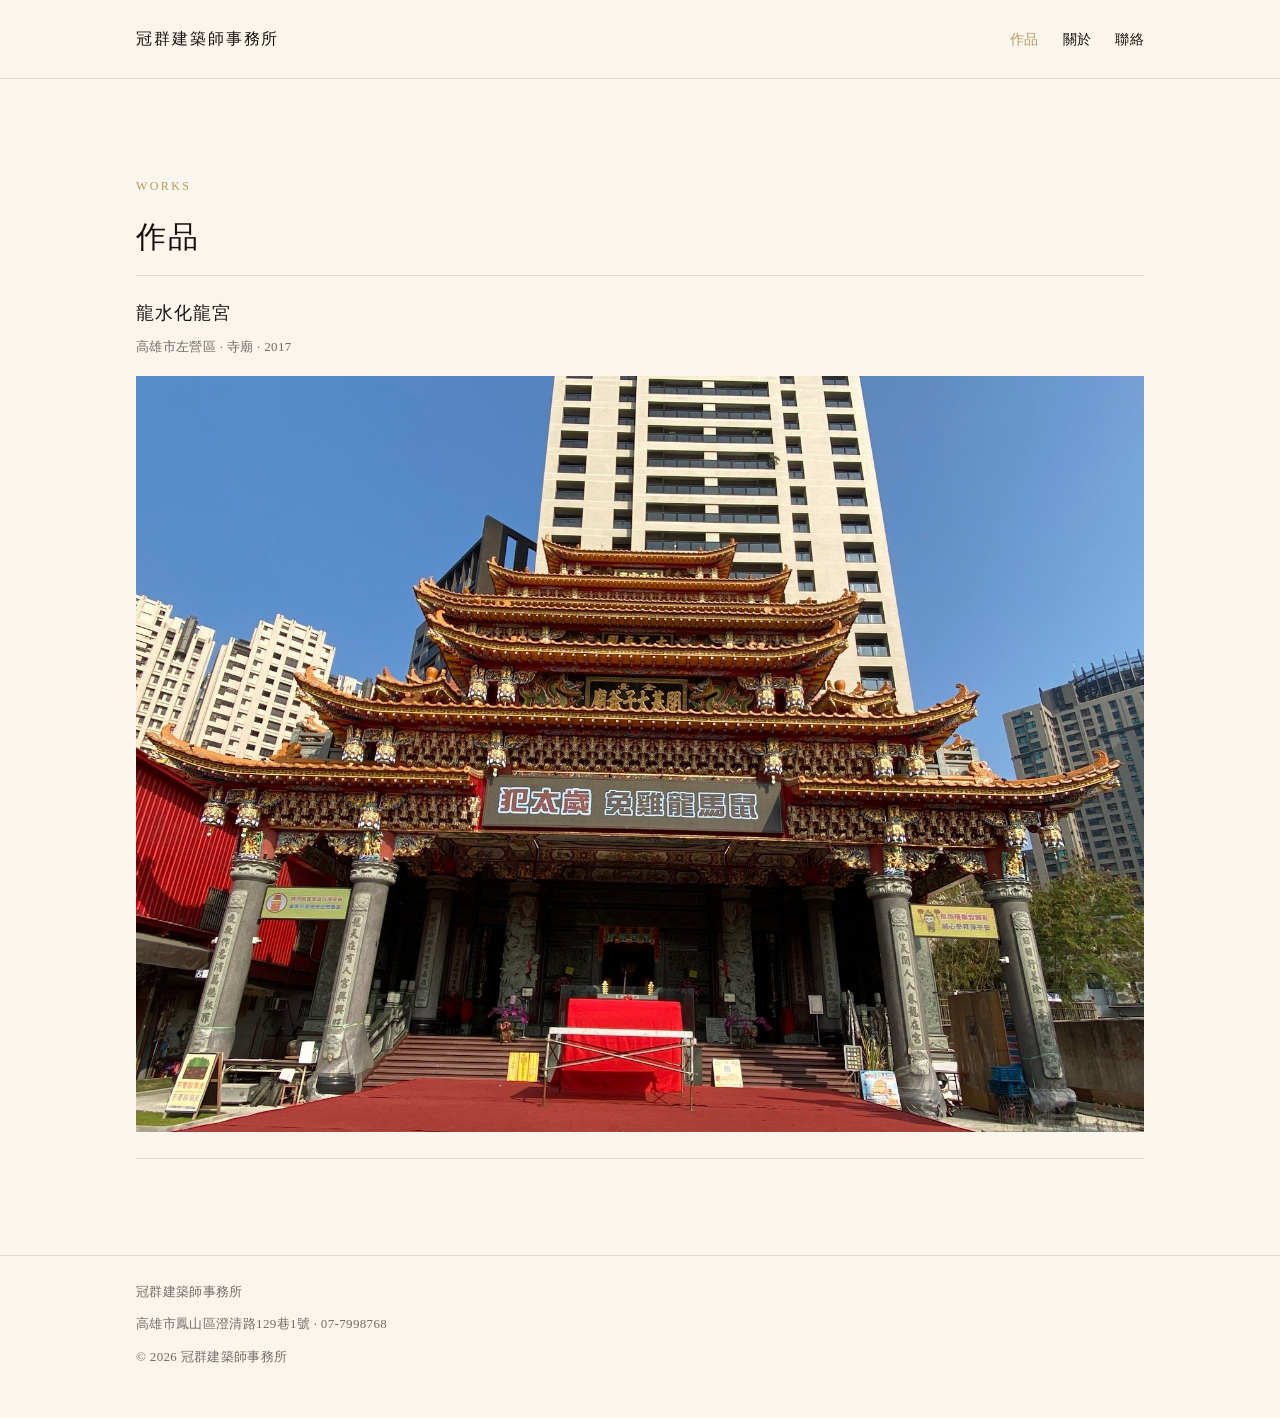
==== works/index.html @ bc32d8e6 "Add files via upload" ====
<!DOCTYPE html>
<html lang="zh-Hant">
<head>
<meta charset="utf-8">
<meta name="viewport" content="width=device-width, initial-scale=1">
<title>作品｜冠群建築師事務所</title>
<meta name="description" content="待補">
<link rel="stylesheet" href="../assets/css/style.css">
</head>
<body>

<header class="site-header">
  <div class="wrap">
    <p class="site-title"><a href="../index.html">冠群建築師事務所</a></p>
    <nav class="site-nav" aria-label="主選單">
      <ul>
        <li><a href="index.html">作品</a></li>
        <li><a href="../about.html">關於</a></li>
        <li><a href="../contact.html">聯絡</a></li>
      </ul>
    </nav>
  </div>
</header>

<main>
  <section class="section">
    <div class="wrap">
      <p class="label">Works</p>
      <h1>作品</h1>

      <!-- 新增案子：複製下面整個 <li class="work-item">，改成新案子的內容。
           連結寫成 資料夾名稱/index.html，資料夾名稱用英文小寫。 -->
      <ul class="work-list">
        <li class="work-item">
          <a href="h88-temple/index.html">
            <h2>龍水化龍宮</h2>
            <p class="work-meta">高雄市左營區 · 寺廟 · 2017</p>
            <img class="work-thumb" src="../assets/img/h88-temple-01.jpg"
                 alt="龍水化龍宮正面外觀，三重簷歇山式屋頂與彩繪斗栱">
          </a>
        </li>
      </ul>

    </div>
  </section>
</main>

<footer class="site-footer">
  <div class="wrap">
    <p>冠群建築師事務所</p>
    <p>高雄市鳳山區澄清路129巷1號 · 07-7998768</p>
    <p>&copy; 2026 冠群建築師事務所</p>
  </div>
</footer>

<script src="../assets/js/main.js"></script>
</body>
</html>
---- assets/css/style.css ----
/* 冠群建築師事務所 — 共用樣式
   規則見 AGENTS.md：留白優先，不加陰影與漸層。手機 375px 優先。 */

:root {
  --color-ink: #1A0E0A;   /* 主色 */
  --color-gold: #B8985F;  /* 輔色 */
  --color-paper: #FAF6EE; /* 底色 */

  --font-serif: "Noto Serif TC", "Avenir", "Songti TC", serif;

  --space-1: 0.5rem;
  --space-2: 1rem;
  --space-3: 1.5rem;
  --space-4: 2.5rem;
  --space-5: 4rem;
  --space-6: 6rem;

  --measure: 34rem;
  --page-max: 68rem;
}

/* --- 基礎 --- */

*,
*::before,
*::after {
  box-sizing: border-box;
}

html {
  -webkit-text-size-adjust: 100%;
}

body {
  margin: 0;
  background-color: var(--color-paper);
  color: var(--color-ink);
  font-family: var(--font-serif);
  font-size: 1rem;
  line-height: 1.9;
  letter-spacing: 0.02em;
}

img {
  display: block;
  max-width: 100%;
  height: auto;
}

a {
  color: var(--color-ink);
  text-decoration: none;
  border-bottom: 1px solid var(--color-gold);
  padding-bottom: 0.1em;
}

a:hover,
a:focus {
  color: var(--color-gold);
}

h1, h2, h3 {
  font-weight: 500;
  line-height: 1.5;
  margin: 0 0 var(--space-2);
}

h1 { font-size: 1.5rem; letter-spacing: 0.06em; }
h2 { font-size: 1.125rem; letter-spacing: 0.06em; }
h3 { font-size: 1rem; }

p {
  margin: 0 0 var(--space-2);
  max-width: var(--measure);
}

/* --- 版面 --- */

.wrap {
  width: 100%;
  max-width: var(--page-max);
  margin: 0 auto;
  padding: 0 var(--space-2);
}

.section {
  padding: var(--space-5) 0;
}

.label {
  font-size: 0.75rem;
  letter-spacing: 0.2em;
  color: var(--color-gold);
  text-transform: uppercase;
  margin: 0 0 var(--space-2);
}

.pending {
  color: var(--color-gold);
}

/* --- 頁首 --- */

.site-header {
  padding: var(--space-3) 0;
  border-bottom: 1px solid rgba(26, 14, 10, 0.12);
}

.site-header .wrap {
  display: flex;
  flex-direction: column;
  gap: var(--space-2);
}

.site-title {
  font-size: 1rem;
  letter-spacing: 0.12em;
  margin: 0;
}

.site-title a {
  border-bottom: none;
}

.site-nav ul {
  list-style: none;
  display: flex;
  flex-wrap: wrap;
  gap: var(--space-3);
  margin: 0;
  padding: 0;
  font-size: 0.875rem;
}

.site-nav a {
  border-bottom: none;
}

.site-nav a[aria-current="page"] {
  color: var(--color-gold);
}

/* --- 首頁主視覺 --- */

.hero {
  padding: var(--space-5) 0 var(--space-4);
}

.hero h1 {
  font-size: 1.75rem;
  line-height: 1.7;
  max-width: var(--measure);
}

.hero .lede {
  color: rgba(26, 14, 10, 0.75);
}

/* --- 作品列表 --- */

.work-list {
  list-style: none;
  margin: 0;
  padding: 0;
}

.work-item {
  border-top: 1px solid rgba(26, 14, 10, 0.12);
  padding: var(--space-3) 0;
}

.work-item:last-child {
  border-bottom: 1px solid rgba(26, 14, 10, 0.12);
}

.work-item a {
  border-bottom: none;
  display: block;
}

.work-item h2 {
  margin-bottom: var(--space-1);
}

.work-meta {
  font-size: 0.8125rem;
  color: rgba(26, 14, 10, 0.6);
  margin: 0;
}

.work-thumb {
  margin-top: var(--space-2);
}

/* --- 作品內頁 --- */

.work-facts {
  margin: var(--space-3) 0 var(--space-4);
  border-top: 1px solid rgba(26, 14, 10, 0.12);
}

.work-facts div {
  display: flex;
  gap: var(--space-2);
  padding: var(--space-1) 0;
  border-bottom: 1px solid rgba(26, 14, 10, 0.12);
  font-size: 0.875rem;
}

.work-facts dt {
  flex: 0 0 5.5rem;
  margin: 0;
  color: rgba(26, 14, 10, 0.6);
}

.work-facts dd {
  margin: 0;
}

.work-figures figure {
  margin: 0 0 var(--space-3);
}

.work-figures figcaption {
  font-size: 0.8125rem;
  color: rgba(26, 14, 10, 0.6);
  margin-top: var(--space-1);
}

.img-placeholder {
  border: 1px solid rgba(26, 14, 10, 0.2);
  padding: var(--space-4) var(--space-2);
  text-align: center;
  font-size: 0.8125rem;
  color: var(--color-gold);
}

/* --- 聯絡 --- */

.contact-list {
  list-style: none;
  margin: 0;
  padding: 0;
}

.contact-list li {
  padding: var(--space-1) 0;
  border-bottom: 1px solid rgba(26, 14, 10, 0.12);
  font-size: 0.9375rem;
}

.contact-list span {
  display: inline-block;
  min-width: 5.5rem;
  color: rgba(26, 14, 10, 0.6);
}

/* --- 頁尾 --- */

.site-footer {
  border-top: 1px solid rgba(26, 14, 10, 0.12);
  padding: var(--space-3) 0 var(--space-4);
  font-size: 0.8125rem;
  color: rgba(26, 14, 10, 0.6);
}

.site-footer p {
  margin: 0 0 var(--space-1);
}

/* --- 桌機（次要） --- */

@media (min-width: 48rem) {
  body {
    font-size: 1.0625rem;
  }

  .wrap {
    padding: 0 var(--space-4);
  }

  .section {
    padding: var(--space-6) 0;
  }

  h1 { font-size: 1.875rem; }
  .hero h1 { font-size: 2.25rem; }

  .site-header .wrap {
    flex-direction: row;
    align-items: baseline;
    justify-content: space-between;
  }

  .work-facts {
    max-width: var(--measure);
  }
}
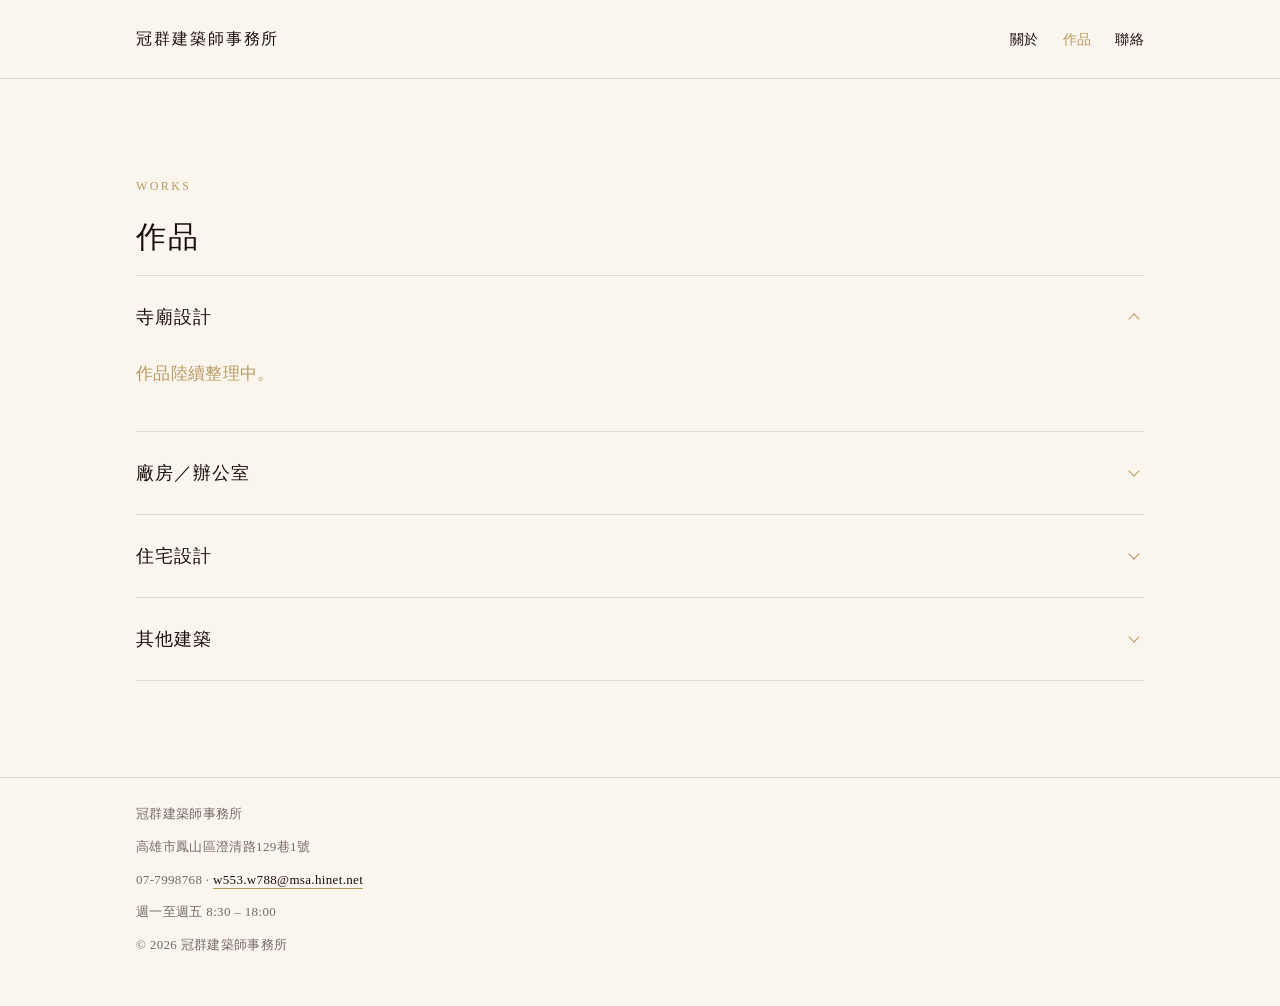
==== commit cb5f956a: "Add files via upload" ====
--- a/works/index.html
+++ b/works/index.html
@@ -4,7 +4,8 @@
 <meta charset="utf-8">
 <meta name="viewport" content="width=device-width, initial-scale=1">
 <title>作品｜冠群建築師事務所</title>
-<meta name="description" content="待補">
+<meta name="description" content="冠群建築師事務所作品案例，分為寺廟設計、廠房與辦公室、住宅設計、其他建築四個類別。">
+<link rel="canonical" href="https://guanqun3168-arch.github.io/works/">
 <link rel="stylesheet" href="../assets/css/style.css">
 </head>
 <body>
@@ -14,8 +15,8 @@
     <p class="site-title"><a href="../index.html">冠群建築師事務所</a></p>
     <nav class="site-nav" aria-label="主選單">
       <ul>
+        <li><a href="../about.html">關於</a></li>
         <li><a href="index.html">作品</a></li>
-        <li><a href="../about.html">關於</a></li>
         <li><a href="../contact.html">聯絡</a></li>
       </ul>
     </nav>
@@ -28,18 +29,29 @@
       <p class="label">Works</p>
       <h1>作品</h1>
 
-      <!-- 新增案子：複製下面整個 <li class="work-item">，改成新案子的內容。
-           連結寫成 資料夾名稱/index.html，資料夾名稱用英文小寫。 -->
-      <ul class="work-list">
-        <li class="work-item">
-          <a href="h88-temple/index.html">
-            <h2>龍水化龍宮</h2>
-            <p class="work-meta">高雄市左營區 · 寺廟 · 2017</p>
-            <img class="work-thumb" src="../assets/img/h88-temple-01.jpg"
-                 alt="龍水化龍宮正面外觀，三重簷歇山式屋頂與彩繪斗栱">
-          </a>
-        </li>
-      </ul>
+      <!-- 每個類別是一個 <details>，點標題就能展開收起，不需要 JavaScript。
+           加 open 屬性代表預設展開。
+           新增案子：複製一個 <li class="work-item">，放進對應類別的 <ul> 裡。 -->
+
+      <details class="cat" open>
+        <summary>寺廟設計</summary>
+        <p class="pending cat-empty">作品陸續整理中。</p>
+      </details>
+
+      <details class="cat">
+        <summary>廠房／辦公室</summary>
+        <p class="pending cat-empty">作品陸續整理中。</p>
+      </details>
+
+      <details class="cat">
+        <summary>住宅設計</summary>
+        <p class="pending cat-empty">作品陸續整理中。</p>
+      </details>
+
+      <details class="cat">
+        <summary>其他建築</summary>
+        <p class="pending cat-empty">作品陸續整理中。</p>
+      </details>
 
     </div>
   </section>
@@ -48,7 +60,9 @@
 <footer class="site-footer">
   <div class="wrap">
     <p>冠群建築師事務所</p>
-    <p>高雄市鳳山區澄清路129巷1號 · 07-7998768</p>
+    <p>高雄市鳳山區澄清路129巷1號</p>
+    <p>07-7998768 · <a href="mailto:w553.w788@msa.hinet.net">w553.w788@msa.hinet.net</a></p>
+    <p>週一至週五 8:30 – 18:00</p>
     <p>&copy; 2026 冠群建築師事務所</p>
   </div>
 </footer>
--- a/assets/css/style.css
+++ b/assets/css/style.css
@@ -140,27 +140,60 @@
   color: var(--color-gold);
 }
 
-/* --- 首頁主視覺 --- */
-
-.hero {
-  padding: var(--space-5) 0 var(--space-4);
-}
-
-.hero h1 {
+/* --- 首頁封面 --- */
+
+.cover {
+  position: relative;
+  width: 100%;
+  min-height: 26rem;
+  display: flex;
+  align-items: flex-end;
+  overflow: hidden;
+}
+
+.cover-img {
+  position: absolute;
+  inset: 0;
+  width: 100%;
+  height: 100%;
+  object-fit: cover;
+}
+
+/* 純色半透明遮罩，不使用漸層。目的是讓疊在圖上的文字讀得清楚。 */
+.cover-veil {
+  position: absolute;
+  inset: 0;
+  background-color: rgba(26, 14, 10, 0.5);
+}
+
+.cover-inner {
+  position: relative;
+  width: 100%;
+  padding: var(--space-4) 0;
+}
+
+.cover h1 {
+  color: var(--color-paper);
   font-size: 1.75rem;
-  line-height: 1.7;
+  line-height: 1.6;
   max-width: var(--measure);
 }
 
-.hero .lede {
-  color: rgba(26, 14, 10, 0.75);
+.cover .lede {
+  color: rgba(250, 246, 238, 0.88);
+  margin: 0;
+  max-width: var(--measure);
+}
+
+.cover + .section {
+  padding-top: var(--space-4);
 }
 
 /* --- 作品列表 --- */
 
 .work-list {
   list-style: none;
-  margin: 0;
+  margin: 0 0 var(--space-4);
   padding: 0;
 }
 
@@ -178,14 +211,81 @@
   display: block;
 }
 
-.work-item h2 {
+.work-item h3 {
   margin-bottom: var(--space-1);
+  font-size: 1.0625rem;
+  letter-spacing: 0.04em;
 }
 
 .work-meta {
   font-size: 0.8125rem;
   color: rgba(26, 14, 10, 0.6);
   margin: 0;
+}
+
+/* --- 作品類別（可展開收起） --- */
+
+.cat {
+  border-top: 1px solid rgba(26, 14, 10, 0.12);
+}
+
+.cat:last-of-type {
+  border-bottom: 1px solid rgba(26, 14, 10, 0.12);
+}
+
+.cat > summary {
+  list-style: none;
+  cursor: pointer;
+  padding: var(--space-3) 2rem var(--space-3) 0;
+  position: relative;
+  font-size: 1.125rem;
+  letter-spacing: 0.06em;
+}
+
+.cat > summary::-webkit-details-marker {
+  display: none;
+}
+
+/* 箭頭：用邊框畫一個 V 形，不引入圖示套件 */
+.cat > summary::after {
+  content: "";
+  position: absolute;
+  right: 0.375rem;
+  top: 50%;
+  width: 0.5rem;
+  height: 0.5rem;
+  margin-top: -0.375rem;
+  border-right: 1px solid var(--color-gold);
+  border-bottom: 1px solid var(--color-gold);
+  transform: rotate(45deg);
+  transition: transform 0.2s;
+}
+
+.cat[open] > summary::after {
+  transform: rotate(-135deg);
+  margin-top: -0.125rem;
+}
+
+.cat > summary:hover,
+.cat > summary:focus-visible {
+  color: var(--color-gold);
+}
+
+.cat .work-list {
+  margin-bottom: var(--space-2);
+}
+
+.cat .work-item:first-child {
+  border-top: none;
+  padding-top: 0;
+}
+
+.cat .work-item:last-child {
+  border-bottom: none;
+}
+
+.cat-empty {
+  padding-bottom: var(--space-3);
 }
 
 .work-thumb {
@@ -239,20 +339,47 @@
 
 .contact-list {
   list-style: none;
-  margin: 0;
+  margin: 0 0 var(--space-4);
   padding: 0;
+  max-width: var(--measure);
+}
+
+main h2 {
+  margin-top: var(--space-4);
+}
+
+main h2:first-of-type {
+  margin-top: 0;
 }
 
 .contact-list li {
-  padding: var(--space-1) 0;
+  padding: var(--space-2) 0;
   border-bottom: 1px solid rgba(26, 14, 10, 0.12);
   font-size: 0.9375rem;
+  line-height: 1.7;
+}
+
+.contact-list li:first-child {
+  border-top: 1px solid rgba(26, 14, 10, 0.12);
 }
 
 .contact-list span {
   display: inline-block;
-  min-width: 5.5rem;
+  min-width: 6rem;
   color: rgba(26, 14, 10, 0.6);
+}
+
+.map-embed {
+  max-width: var(--measure);
+  margin: 0 0 var(--space-2);
+  border: 1px solid rgba(26, 14, 10, 0.12);
+}
+
+.map-embed iframe {
+  display: block;
+  width: 100%;
+  height: 320px;
+  border: 0;
 }
 
 /* --- 頁尾 --- */
@@ -284,7 +411,16 @@
   }
 
   h1 { font-size: 1.875rem; }
-  .hero h1 { font-size: 2.25rem; }
+
+  .cover {
+    min-height: 34rem;
+  }
+
+  .cover h1 { font-size: 2.5rem; }
+
+  .cover-inner {
+    padding: var(--space-5) 0;
+  }
 
   .site-header .wrap {
     flex-direction: row;
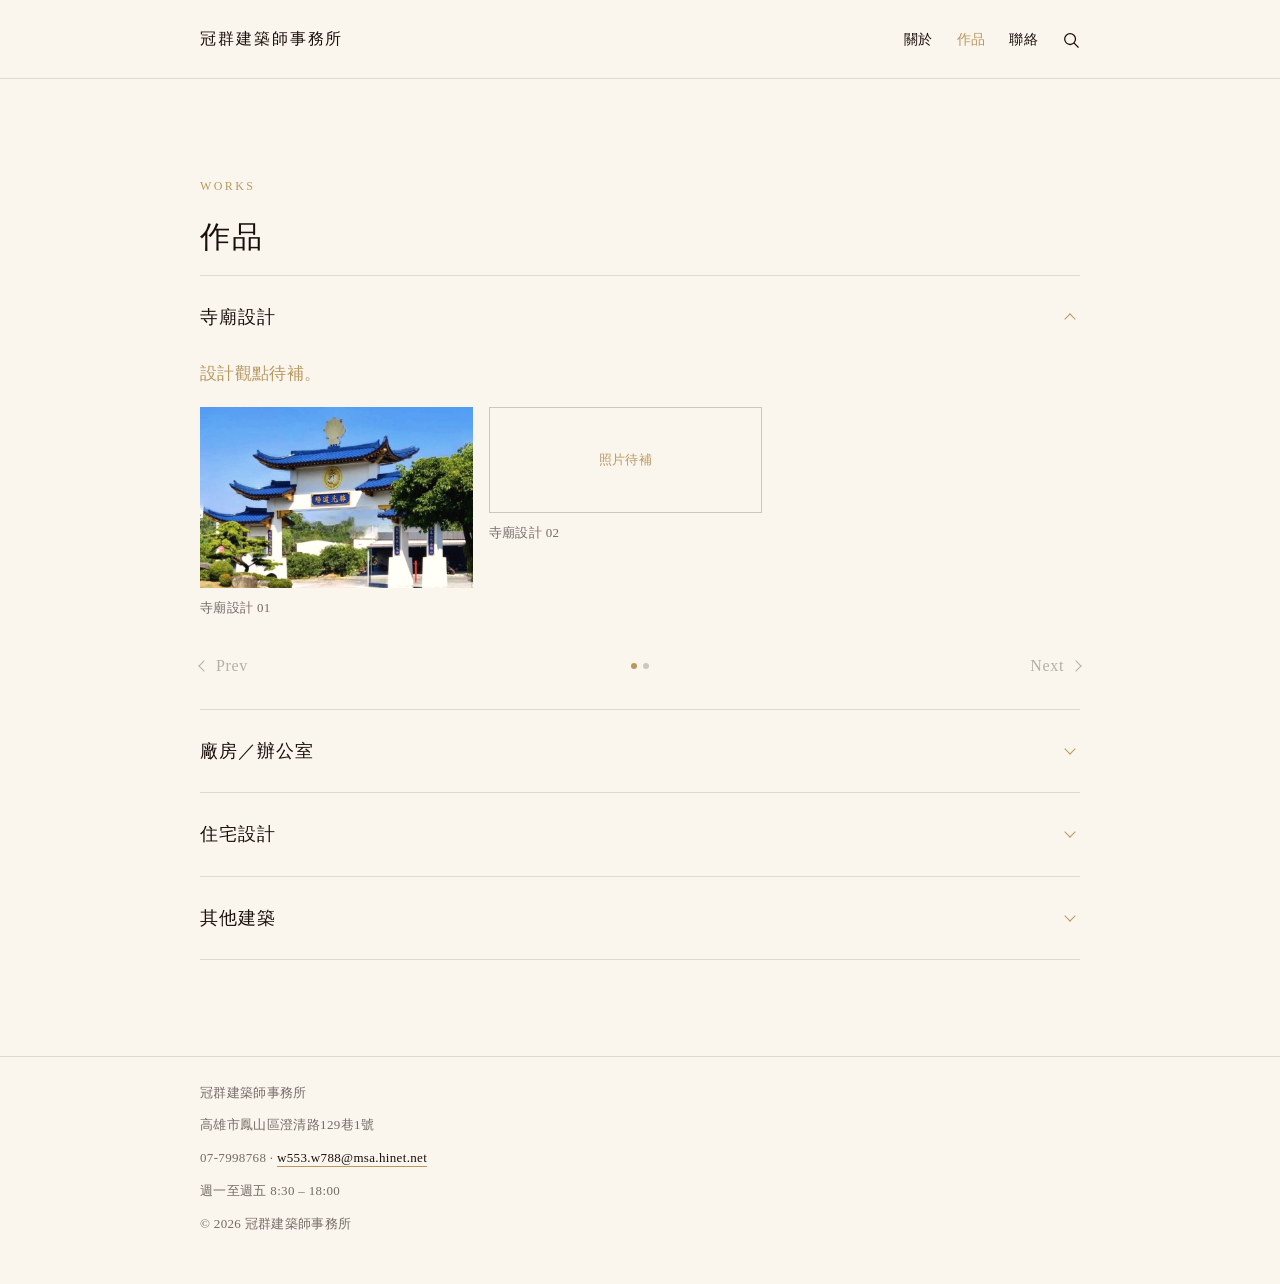
==== commit 9665038e: "Add files via upload" ====
--- a/works/index.html
+++ b/works/index.html
@@ -4,7 +4,7 @@
 <meta charset="utf-8">
 <meta name="viewport" content="width=device-width, initial-scale=1">
 <title>作品｜冠群建築師事務所</title>
-<meta name="description" content="冠群建築師事務所作品案例，分為寺廟設計、廠房與辦公室、住宅設計、其他建築四個類別。">
+<meta name="description" content="冠群建築師事務所作品，分為寺廟設計、廠房與辦公室、住宅設計、其他建築四個類別。">
 <link rel="canonical" href="https://guanqun3168-arch.github.io/works/">
 <link rel="stylesheet" href="../assets/css/style.css">
 </head>
@@ -16,12 +16,21 @@
     <nav class="site-nav" aria-label="主選單">
       <ul>
         <li><a href="../about.html">關於</a></li>
-        <li><a href="index.html">作品</a></li>
+        <li><a href="../works/index.html">作品</a></li>
         <li><a href="../contact.html">聯絡</a></li>
+        <li><button class="search-toggle" type="button" aria-expanded="false" aria-controls="search-panel" aria-label="搜尋" hidden><svg viewBox="0 0 20 20" aria-hidden="true" focusable="false"><circle cx="9" cy="9" r="6"></circle><line x1="13.5" y1="13.5" x2="18" y2="18"></line></svg></button></li>
       </ul>
     </nav>
   </div>
 </header>
+
+<div class="search-panel" id="search-panel" data-depth="../" hidden>
+  <div class="wrap">
+    <input type="search" placeholder="搜尋網站內容" aria-label="搜尋網站內容">
+    <p class="search-note"></p>
+    <ul class="search-results"></ul>
+  </div>
+</div>
 
 <main>
   <section class="section">
@@ -29,28 +38,66 @@
       <p class="label">Works</p>
       <h1>作品</h1>
 
-      <!-- 每個類別是一個 <details>，點標題就能展開收起，不需要 JavaScript。
-           加 open 屬性代表預設展開。
-           新增案子：複製一個 <li class="work-item">，放進對應類別的 <ul> 裡。 -->
+      <!-- 每個類別 = 設計觀點 + 案例橫向列。點案例進入個案頁。
+           新增案例：在對應類別的 <ul class="rail-track"> 裡複製一個 <li>，
+           並在 works/ 底下建同名資料夾，複製一份個案頁改內容。
+           案名一律不顯示，標題用「類別 + 流水號」。 -->
 
       <details class="cat" open>
         <summary>寺廟設計</summary>
-        <p class="pending cat-empty">作品陸續整理中。</p>
+        <div class="cat-body">
+          <p class="pending">設計觀點待補。</p>
+
+          <div class="rail">
+            <ul class="rail-track">
+              <li>
+                <a href="temple-01/index.html">
+                  <figure>
+                    <img src="../assets/img/cover.jpg" alt="廟宇山門，三重簷藍瓦屋頂，前方為松樹與草坪">
+                    <figcaption>寺廟設計 01</figcaption>
+                  </figure>
+                </a>
+              </li>
+              <li>
+                <a href="temple-02/index.html">
+                  <figure>
+                    <div class="img-placeholder">照片待補</div>
+                    <figcaption>寺廟設計 02</figcaption>
+                  </figure>
+                </a>
+              </li>
+            </ul>
+            <div class="rail-ctrl">
+            <button type="button" class="rail-prev" data-rail="prev">Prev</button>
+            <div class="rail-dots" aria-hidden="true"></div>
+            <button type="button" class="rail-next" data-rail="next">Next</button>
+          </div>
+          </div>
+        </div>
       </details>
 
       <details class="cat">
         <summary>廠房／辦公室</summary>
-        <p class="pending cat-empty">作品陸續整理中。</p>
+        <div class="cat-body">
+          <p class="pending">設計觀點待補。</p>
+          <p class="pending">案例陸續整理中。</p>
+        </div>
       </details>
 
       <details class="cat">
         <summary>住宅設計</summary>
-        <p class="pending cat-empty">作品陸續整理中。</p>
+        <div class="cat-body">
+          <p class="pending">設計觀點待補。</p>
+          <p class="pending">案例陸續整理中。</p>
+        </div>
       </details>
 
       <details class="cat">
         <summary>其他建築</summary>
-        <p class="pending cat-empty">作品陸續整理中。</p>
+        <div class="cat-body">
+          <p class="pending">設計觀點待補。</p>
+          <p class="pending">案例陸續整理中。</p>
+        </div>
       </details>
 
     </div>
@@ -67,6 +114,7 @@
   </div>
 </footer>
 
+<script src="../assets/js/search-index.js"></script>
 <script src="../assets/js/main.js"></script>
 </body>
 </html>
--- a/assets/css/style.css
+++ b/assets/css/style.css
@@ -16,7 +16,7 @@
   --space-6: 6rem;
 
   --measure: 34rem;
-  --page-max: 68rem;
+  --page-max: 60rem;
 }
 
 /* --- 基礎 --- */
@@ -126,6 +126,7 @@
   list-style: none;
   display: flex;
   flex-wrap: wrap;
+  align-items: center;
   gap: var(--space-3);
   margin: 0;
   padding: 0;
@@ -271,21 +272,286 @@
   color: var(--color-gold);
 }
 
-.cat .work-list {
-  margin-bottom: var(--space-2);
-}
-
-.cat .work-item:first-child {
-  border-top: none;
-  padding-top: 0;
-}
-
-.cat .work-item:last-child {
-  border-bottom: none;
+.cat-body {
+  padding-bottom: var(--space-3);
+}
+
+.cat-body p {
+  max-width: var(--measure);
 }
 
 .cat-empty {
   padding-bottom: var(--space-3);
+}
+
+/* --- 橫向輪播（作品類別內的案例列、個案頁的照片列） --- */
+
+.rail {
+  position: relative;
+}
+
+.rail-track {
+  display: flex;
+  gap: var(--space-2);
+  overflow-x: auto;
+  scroll-snap-type: x mandatory;
+  scroll-behavior: smooth;
+  list-style: none;
+  margin: 0;
+  padding: 0 0 var(--space-2);
+  -webkit-overflow-scrolling: touch;
+  scrollbar-width: none;
+}
+
+.rail-track::-webkit-scrollbar {
+  display: none;
+}
+
+.rail-track > li {
+  flex: 0 0 78%;
+  scroll-snap-align: start;
+}
+
+@media (min-width: 40rem) {
+  .rail-track > li {
+    flex-basis: 46%;
+  }
+}
+
+@media (min-width: 60rem) {
+  .rail-track > li {
+    flex-basis: 31%;
+  }
+}
+
+.rail-track figure {
+  margin: 0;
+}
+
+.rail-track img {
+  width: 100%;
+  display: block;
+}
+
+.rail-track figcaption {
+  font-size: 0.8125rem;
+  color: rgba(26, 14, 10, 0.6);
+  margin-top: var(--space-1);
+}
+
+.rail-track a {
+  border-bottom: none;
+  display: block;
+}
+
+/* 控制列 */
+
+/* 左：Prev / Next　中：進度圓點　右：留空，讓圓點落在正中央 */
+.rail-ctrl {
+  display: grid;
+  grid-template-columns: 1fr auto 1fr;
+  align-items: center;
+  margin-top: var(--space-1);
+  font-size: 0.875rem;
+}
+
+.rail-prev { justify-self: start; }
+.rail-next { justify-self: end; }
+
+.rail-ctrl button {
+  font: inherit;
+  font-family: var(--font-serif);
+  font-size: 1rem;
+  color: var(--color-ink);
+  background: none;
+  border: none;
+  padding: 0.25rem 0;
+  cursor: pointer;
+  letter-spacing: 0.04em;
+  display: inline-flex;
+  align-items: center;
+  gap: 0.5rem;
+}
+
+/* 箭頭用邊框畫成 V 形，不引入圖示套件 */
+.rail-ctrl button::before,
+.rail-ctrl button::after {
+  content: "";
+  width: 0.5rem;
+  height: 0.5rem;
+  border-top: 1px solid currentColor;
+  border-right: 1px solid currentColor;
+  flex: none;
+}
+
+.rail-prev::before {
+  transform: rotate(-135deg);
+}
+
+.rail-prev::after,
+.rail-next::before {
+  display: none;
+}
+
+.rail-next::after {
+  transform: rotate(45deg);
+}
+
+.rail-ctrl button:hover:not(:disabled) {
+  color: var(--color-gold);
+}
+
+.rail-ctrl button:disabled {
+  opacity: 0.3;
+  cursor: default;
+}
+
+.rail-dots {
+  display: flex;
+  gap: 0.375rem;
+  justify-self: center;
+}
+
+.rail-dots span {
+  width: 0.375rem;
+  height: 0.375rem;
+  border-radius: 50%;
+  background: rgba(26, 14, 10, 0.2);
+}
+
+.rail-dots span[data-on] {
+  background: var(--color-gold);
+}
+
+/* --- 個案頁 --- */
+
+.case-hero {
+  margin: 0 0 var(--space-4);
+}
+
+.case-hero img {
+  width: 100%;
+  display: block;
+}
+
+.case-text {
+  margin-bottom: var(--space-5);
+}
+
+/* --- 相關內容 --- */
+
+.related {
+  border-top: 1px solid rgba(26, 14, 10, 0.12);
+  padding-top: var(--space-3);
+  margin-top: var(--space-5);
+}
+
+.related-grid {
+  list-style: none;
+  margin: var(--space-3) 0 0;
+  padding: 0;
+  display: grid;
+  grid-template-columns: 1fr;
+  gap: var(--space-3);
+}
+
+@media (min-width: 34rem) {
+  .related-grid {
+    grid-template-columns: 1fr 1fr;
+  }
+}
+
+.related-grid a {
+  border-bottom: none;
+  display: block;
+}
+
+.related-grid img {
+  width: 100%;
+  display: block;
+}
+
+.related-grid p {
+  margin: var(--space-1) 0 0;
+  font-size: 0.9375rem;
+}
+
+.related-grid .tag {
+  font-size: 0.75rem;
+  letter-spacing: 0.1em;
+  color: var(--color-gold);
+  margin: 0;
+}
+
+/* --- 站內搜尋 --- */
+
+.search-toggle {
+  background: none;
+  border: none;
+  color: var(--color-ink);
+  cursor: pointer;
+  padding: 0;
+  display: block;
+  line-height: 0;
+}
+
+.search-toggle svg {
+  width: 1.125rem;
+  height: 1.125rem;
+  fill: none;
+  stroke: currentColor;
+  stroke-width: 1.4;
+  stroke-linecap: round;
+  vertical-align: middle;
+}
+
+.search-toggle:hover,
+.search-toggle[aria-expanded="true"] {
+  color: var(--color-gold);
+}
+
+.search-panel {
+  border-bottom: 1px solid rgba(26, 14, 10, 0.12);
+  padding: var(--space-2) 0;
+}
+
+.search-panel[hidden] {
+  display: none;
+}
+
+.search-panel input {
+  font: inherit;
+  font-family: var(--font-serif);
+  width: 100%;
+  max-width: var(--measure);
+  background: none;
+  border: none;
+  border-bottom: 1px solid rgba(26, 14, 10, 0.3);
+  padding: 0.375rem 0;
+  color: var(--color-ink);
+}
+
+.search-panel input:focus {
+  outline: none;
+  border-bottom-color: var(--color-gold);
+}
+
+.search-results {
+  list-style: none;
+  margin: var(--space-2) 0 0;
+  padding: 0;
+  max-width: var(--measure);
+}
+
+.search-results li {
+  padding: var(--space-1) 0;
+  font-size: 0.9375rem;
+}
+
+.search-note {
+  font-size: 0.8125rem;
+  color: rgba(26, 14, 10, 0.6);
+  margin: var(--space-1) 0 0;
 }
 
 .work-thumb {
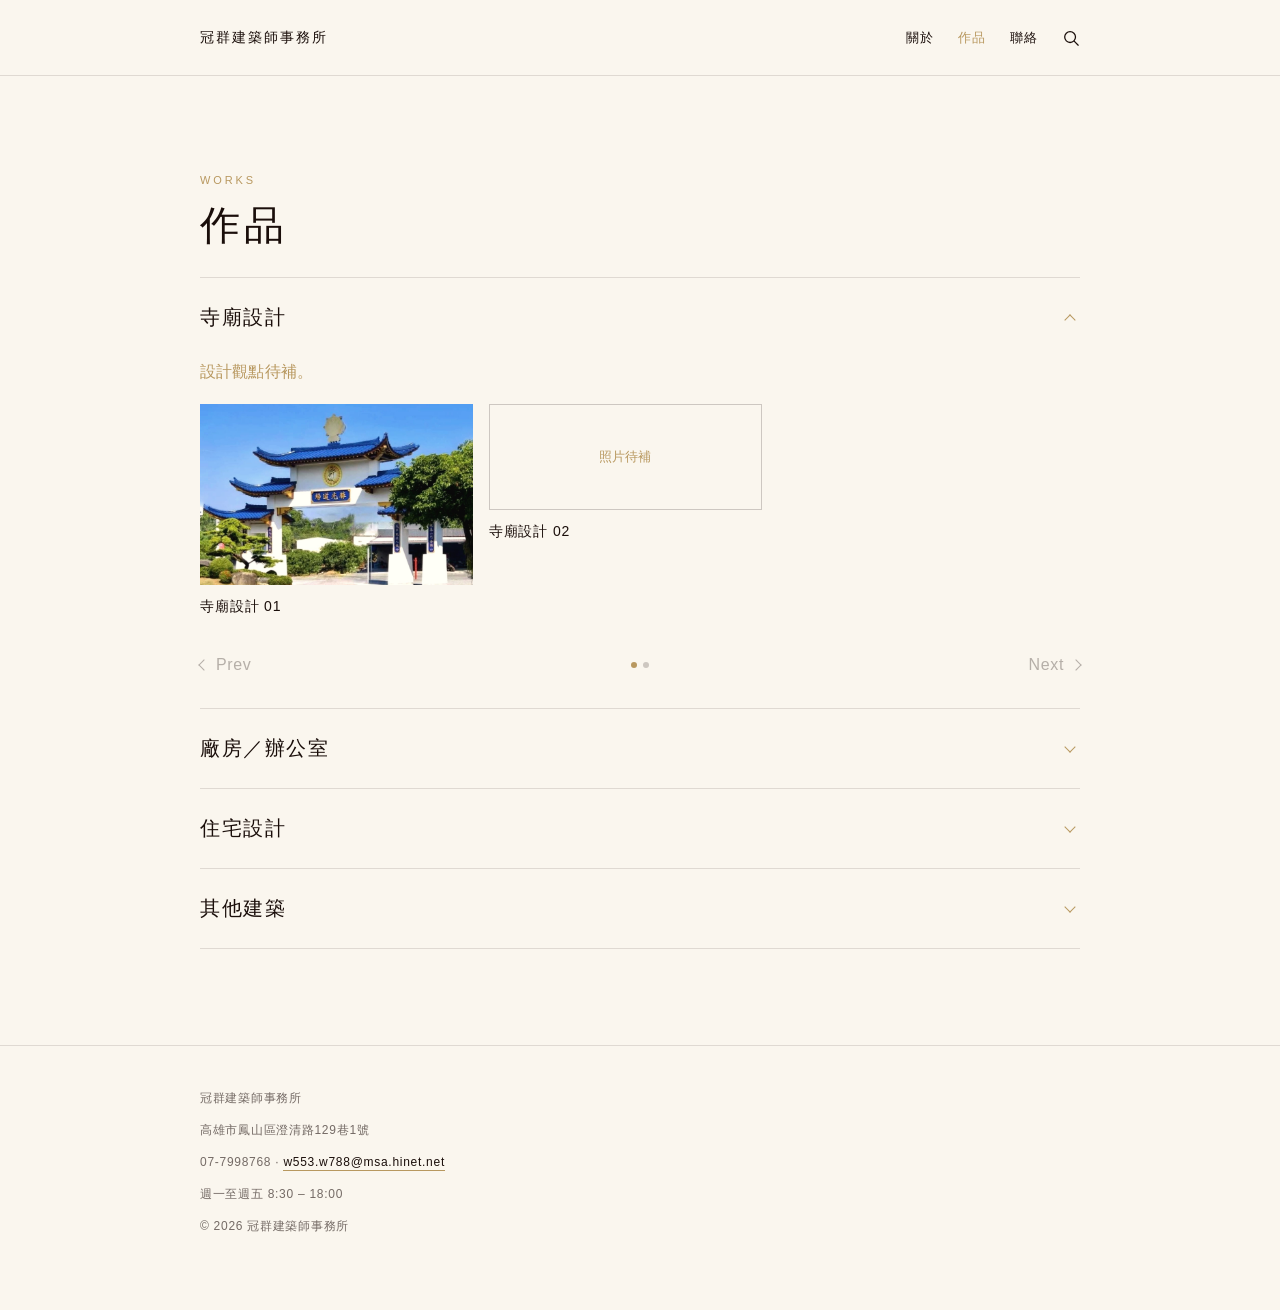
==== commit 6388a0a8: "Add files via upload" ====
--- a/works/index.html
+++ b/works/index.html
@@ -37,11 +37,6 @@
     <div class="wrap">
       <p class="label">Works</p>
       <h1>作品</h1>
-
-      <!-- 每個類別 = 設計觀點 + 案例橫向列。點案例進入個案頁。
-           新增案例：在對應類別的 <ul class="rail-track"> 裡複製一個 <li>，
-           並在 works/ 底下建同名資料夾，複製一份個案頁改內容。
-           案名一律不顯示，標題用「類別 + 流水號」。 -->
 
       <details class="cat" open>
         <summary>寺廟設計</summary>
--- a/assets/css/style.css
+++ b/assets/css/style.css
@@ -1,12 +1,12 @@
-/* 冠群建築師事務所 — 共用樣式
-   規則見 AGENTS.md：留白優先，不加陰影與漸層。手機 375px 優先。 */
+
 
 :root {
-  --color-ink: #1A0E0A;   /* 主色 */
-  --color-gold: #B8985F;  /* 輔色 */
-  --color-paper: #FAF6EE; /* 底色 */
-
-  --font-serif: "Noto Serif TC", "Avenir", "Songti TC", serif;
+  --color-ink: #1A0E0A;   
+  --color-gold: #B8985F;  
+  --color-paper: #FAF6EE; 
+
+  --font-sans: "Helvetica Neue", "Noto Sans TC", "PingFang TC",
+                "Microsoft JhengHei", "微軟正黑體", Arial, sans-serif;
 
   --space-1: 0.5rem;
   --space-2: 1rem;
@@ -19,8 +19,6 @@
   --page-max: 60rem;
 }
 
-/* --- 基礎 --- */
-
 *,
 *::before,
 *::after {
@@ -35,10 +33,10 @@
   margin: 0;
   background-color: var(--color-paper);
   color: var(--color-ink);
-  font-family: var(--font-serif);
-  font-size: 1rem;
+  font-family: var(--font-sans);
+  font-size: 0.9375rem;
   line-height: 1.9;
-  letter-spacing: 0.02em;
+  letter-spacing: 0.01em;
 }
 
 img {
@@ -61,21 +59,36 @@
 
 h1, h2, h3 {
   font-weight: 500;
-  line-height: 1.5;
   margin: 0 0 var(--space-2);
 }
 
-h1 { font-size: 1.5rem; letter-spacing: 0.06em; }
-h2 { font-size: 1.125rem; letter-spacing: 0.06em; }
-h3 { font-size: 1rem; }
+h1 {
+  font-size: 1.875rem;
+  font-weight: 400;
+  line-height: 1.4;
+  letter-spacing: 0.1em;
+  margin-bottom: var(--space-3);
+}
+
+h2 {
+  font-size: 1.25rem;
+  font-weight: 500;
+  line-height: 1.55;
+  letter-spacing: 0.06em;
+}
+
+h3 {
+  font-size: 0.9375rem;
+  font-weight: 500;
+  line-height: 1.7;
+  letter-spacing: 0.04em;
+}
 
 p {
   margin: 0 0 var(--space-2);
   max-width: var(--measure);
 }
 
-/* --- 版面 --- */
-
 .wrap {
   width: 100%;
   max-width: var(--page-max);
@@ -88,18 +101,17 @@
 }
 
 .label {
-  font-size: 0.75rem;
-  letter-spacing: 0.2em;
+  font-size: 0.6875rem;
+  line-height: 1.6;
+  letter-spacing: 0.26em;
   color: var(--color-gold);
   text-transform: uppercase;
-  margin: 0 0 var(--space-2);
+  margin: 0 0 var(--space-1);
 }
 
 .pending {
   color: var(--color-gold);
 }
-
-/* --- 頁首 --- */
 
 .site-header {
   padding: var(--space-3) 0;
@@ -113,8 +125,9 @@
 }
 
 .site-title {
-  font-size: 1rem;
-  letter-spacing: 0.12em;
+  font-size: 0.875rem;
+  font-weight: 500;
+  letter-spacing: 0.14em;
   margin: 0;
 }
 
@@ -130,7 +143,8 @@
   gap: var(--space-3);
   margin: 0;
   padding: 0;
-  font-size: 0.875rem;
+  font-size: 0.8125rem;
+  letter-spacing: 0.08em;
 }
 
 .site-nav a {
@@ -140,8 +154,6 @@
 .site-nav a[aria-current="page"] {
   color: var(--color-gold);
 }
-
-/* --- 首頁封面 --- */
 
 .cover {
   position: relative;
@@ -160,11 +172,10 @@
   object-fit: cover;
 }
 
-/* 純色半透明遮罩，不使用漸層。目的是讓疊在圖上的文字讀得清楚。 */
 .cover-veil {
   position: absolute;
   inset: 0;
-  background-color: rgba(26, 14, 10, 0.5);
+  background-color: rgba(26, 14, 10, 0.42);
 }
 
 .cover-inner {
@@ -176,21 +187,25 @@
 .cover h1 {
   color: var(--color-paper);
   font-size: 1.75rem;
-  line-height: 1.6;
+  font-weight: 400;
+  line-height: 1.5;
+  letter-spacing: 0.16em;
+  margin-bottom: var(--space-2);
   max-width: var(--measure);
 }
 
 .cover .lede {
-  color: rgba(250, 246, 238, 0.88);
-  margin: 0;
-  max-width: var(--measure);
+  color: rgba(250, 246, 238, 0.8);
+  font-size: 0.8125rem;
+  line-height: 2;
+  letter-spacing: 0.06em;
+  margin: 0;
+  max-width: 30rem;
 }
 
 .cover + .section {
   padding-top: var(--space-4);
 }
-
-/* --- 作品列表 --- */
 
 .work-list {
   list-style: none;
@@ -214,17 +229,15 @@
 
 .work-item h3 {
   margin-bottom: var(--space-1);
-  font-size: 1.0625rem;
+  font-size: 1rem;
   letter-spacing: 0.04em;
 }
 
 .work-meta {
-  font-size: 0.8125rem;
+  font-size: 0.75rem;
   color: rgba(26, 14, 10, 0.6);
   margin: 0;
 }
-
-/* --- 作品類別（可展開收起） --- */
 
 .cat {
   border-top: 1px solid rgba(26, 14, 10, 0.12);
@@ -240,14 +253,15 @@
   padding: var(--space-3) 2rem var(--space-3) 0;
   position: relative;
   font-size: 1.125rem;
-  letter-spacing: 0.06em;
+  line-height: 1.55;
+  font-weight: 500;
+  letter-spacing: 0.08em;
 }
 
 .cat > summary::-webkit-details-marker {
   display: none;
 }
 
-/* 箭頭：用邊框畫一個 V 形，不引入圖示套件 */
 .cat > summary::after {
   content: "";
   position: absolute;
@@ -284,8 +298,6 @@
   padding-bottom: var(--space-3);
 }
 
-/* --- 橫向輪播（作品類別內的案例列、個案頁的照片列） --- */
-
 .rail {
   position: relative;
 }
@@ -334,8 +346,10 @@
 }
 
 .rail-track figcaption {
-  font-size: 0.8125rem;
-  color: rgba(26, 14, 10, 0.6);
+  font-size: 0.875rem;
+  font-weight: 500;
+  letter-spacing: 0.06em;
+  color: var(--color-ink);
   margin-top: var(--space-1);
 }
 
@@ -344,9 +358,6 @@
   display: block;
 }
 
-/* 控制列 */
-
-/* 左：Prev / Next　中：進度圓點　右：留空，讓圓點落在正中央 */
 .rail-ctrl {
   display: grid;
   grid-template-columns: 1fr auto 1fr;
@@ -360,7 +371,7 @@
 
 .rail-ctrl button {
   font: inherit;
-  font-family: var(--font-serif);
+  font-family: var(--font-sans);
   font-size: 1rem;
   color: var(--color-ink);
   background: none;
@@ -373,7 +384,6 @@
   gap: 0.5rem;
 }
 
-/* 箭頭用邊框畫成 V 形，不引入圖示套件 */
 .rail-ctrl button::before,
 .rail-ctrl button::after {
   content: "";
@@ -423,8 +433,6 @@
   background: var(--color-gold);
 }
 
-/* --- 個案頁 --- */
-
 .case-hero {
   margin: 0 0 var(--space-4);
 }
@@ -437,8 +445,6 @@
 .case-text {
   margin-bottom: var(--space-5);
 }
-
-/* --- 相關內容 --- */
 
 .related {
   border-top: 1px solid rgba(26, 14, 10, 0.12);
@@ -477,13 +483,12 @@
 }
 
 .related-grid .tag {
-  font-size: 0.75rem;
-  letter-spacing: 0.1em;
-  color: var(--color-gold);
-  margin: 0;
-}
-
-/* --- 站內搜尋 --- */
+  font-size: 0.6875rem;
+  letter-spacing: 0.26em;
+  text-transform: uppercase;
+  color: var(--color-gold);
+  margin: 0;
+}
 
 .search-toggle {
   background: none;
@@ -521,7 +526,7 @@
 
 .search-panel input {
   font: inherit;
-  font-family: var(--font-serif);
+  font-family: var(--font-sans);
   width: 100%;
   max-width: var(--measure);
   background: none;
@@ -558,8 +563,6 @@
   margin-top: var(--space-2);
 }
 
-/* --- 作品內頁 --- */
-
 .work-facts {
   margin: var(--space-3) 0 var(--space-4);
   border-top: 1px solid rgba(26, 14, 10, 0.12);
@@ -570,7 +573,7 @@
   gap: var(--space-2);
   padding: var(--space-1) 0;
   border-bottom: 1px solid rgba(26, 14, 10, 0.12);
-  font-size: 0.875rem;
+  font-size: 0.8125rem;
 }
 
 .work-facts dt {
@@ -601,8 +604,6 @@
   color: var(--color-gold);
 }
 
-/* --- 聯絡 --- */
-
 .contact-list {
   list-style: none;
   margin: 0 0 var(--space-4);
@@ -622,6 +623,7 @@
   padding: var(--space-2) 0;
   border-bottom: 1px solid rgba(26, 14, 10, 0.12);
   font-size: 0.9375rem;
+  letter-spacing: 0.04em;
   line-height: 1.7;
 }
 
@@ -632,6 +634,7 @@
 .contact-list span {
   display: inline-block;
   min-width: 6rem;
+  padding-right: var(--space-2);
   color: rgba(26, 14, 10, 0.6);
 }
 
@@ -648,12 +651,12 @@
   border: 0;
 }
 
-/* --- 頁尾 --- */
-
 .site-footer {
   border-top: 1px solid rgba(26, 14, 10, 0.12);
-  padding: var(--space-3) 0 var(--space-4);
-  font-size: 0.8125rem;
+  padding: var(--space-4) 0 var(--space-5);
+  font-size: 0.75rem;
+  line-height: 2;
+  letter-spacing: 0.06em;
   color: rgba(26, 14, 10, 0.6);
 }
 
@@ -661,11 +664,9 @@
   margin: 0 0 var(--space-1);
 }
 
-/* --- 桌機（次要） --- */
-
 @media (min-width: 48rem) {
   body {
-    font-size: 1.0625rem;
+    font-size: 1rem;
   }
 
   .wrap {
@@ -676,13 +677,18 @@
     padding: var(--space-6) 0;
   }
 
-  h1 { font-size: 1.875rem; }
+  h1 { font-size: 2.5rem; }
+  h2 { font-size: 1.5rem; }
+  h3 { font-size: 1rem; }
+
+  .cat > summary { font-size: 1.25rem; }
 
   .cover {
     min-height: 34rem;
   }
 
-  .cover h1 { font-size: 2.5rem; }
+  .cover h1 { font-size: 2.75rem; }
+  .cover .lede { font-size: 0.9375rem; }
 
   .cover-inner {
     padding: var(--space-5) 0;
